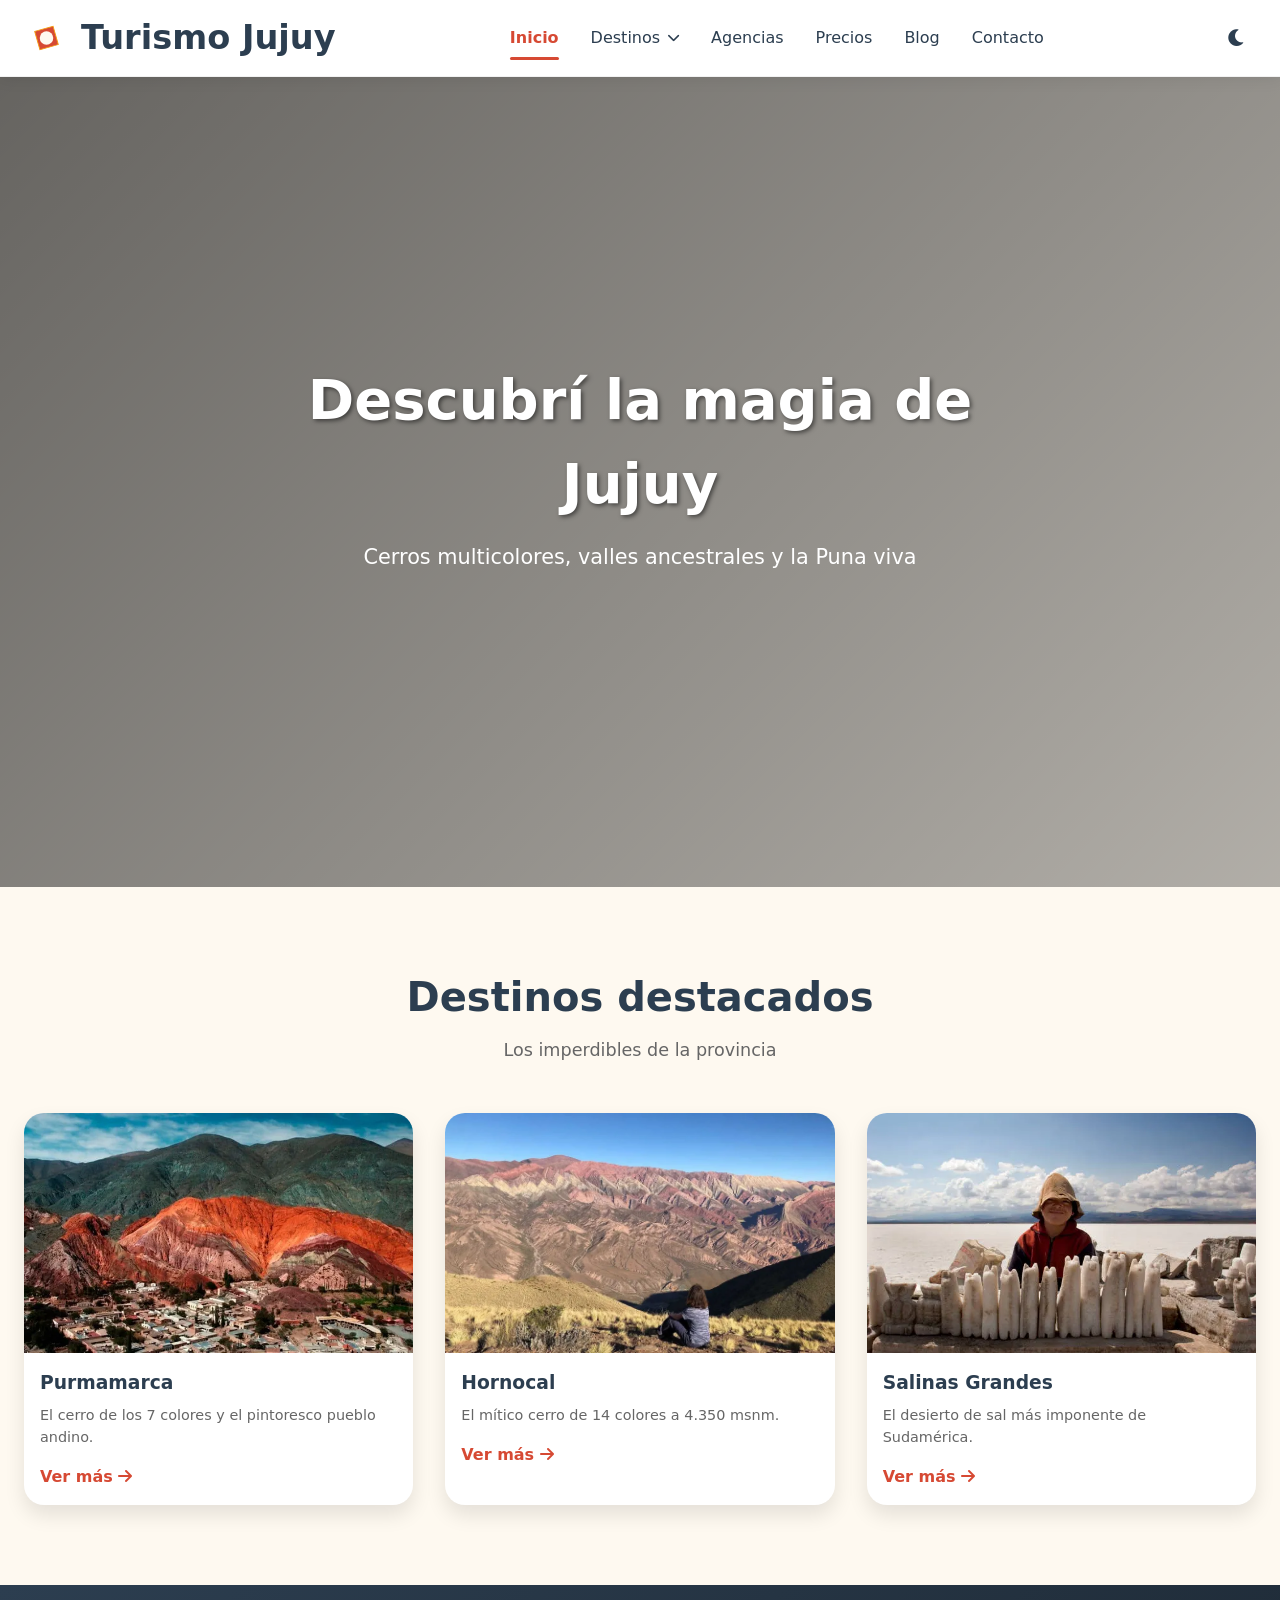
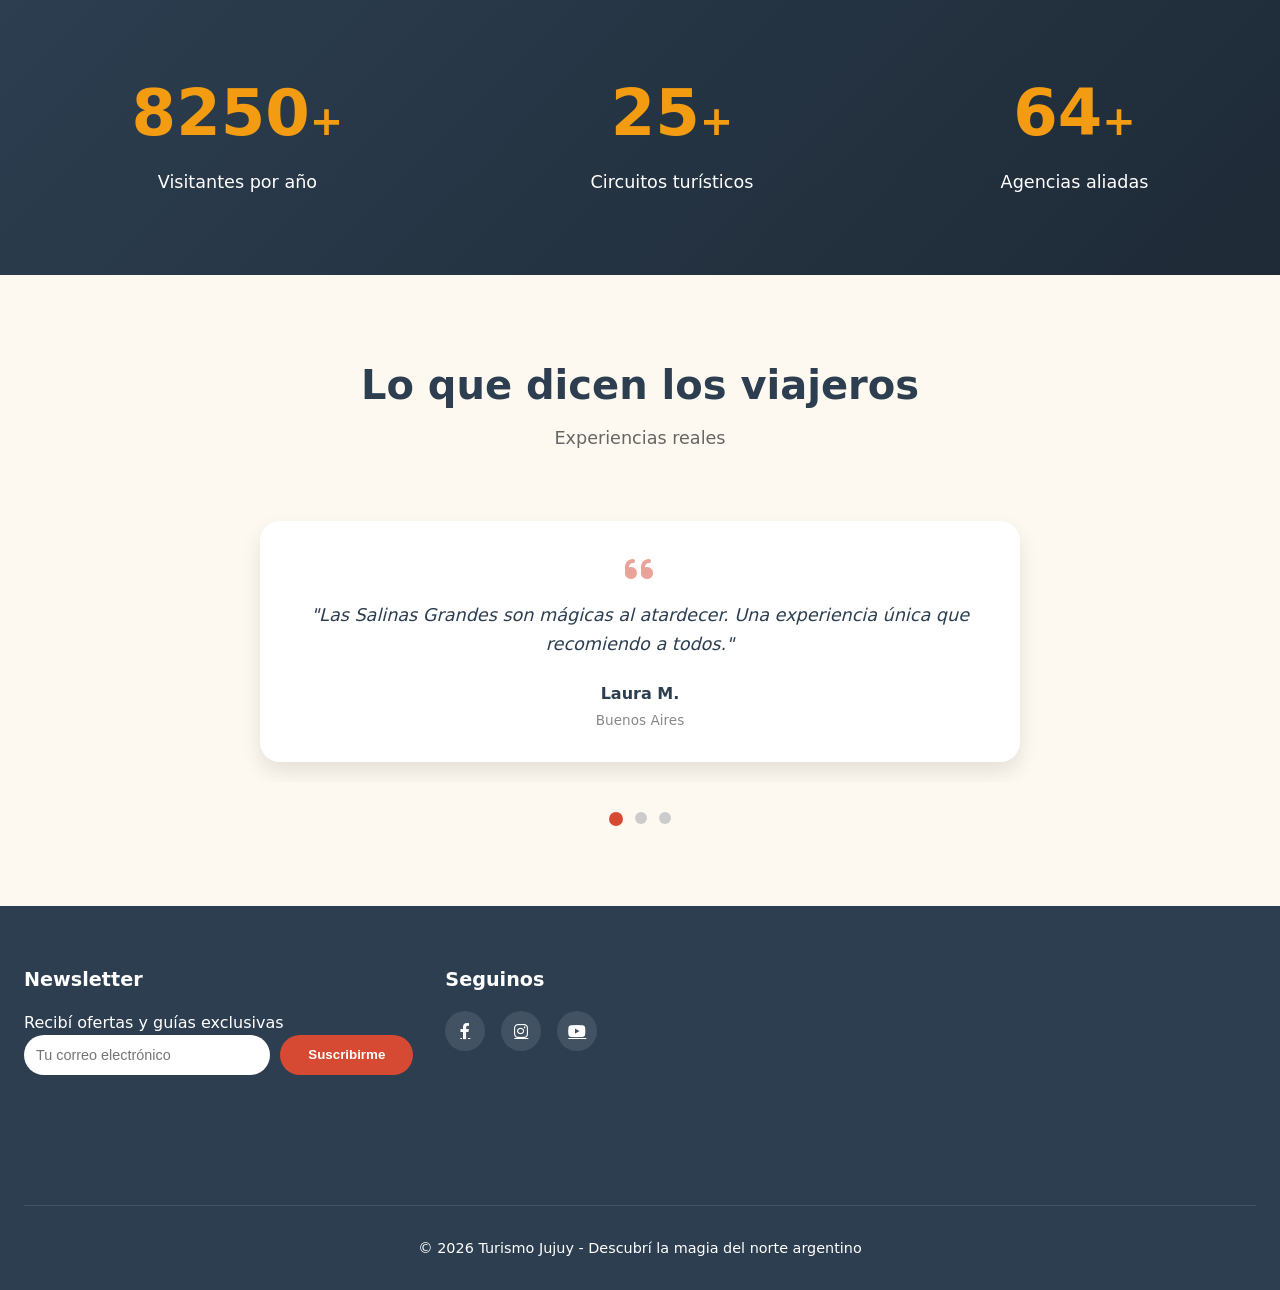
==== index.html @ 6cb68234 "Trabajo Practico Turismo Jujuy" ====
<!DOCTYPE html>
<html lang="es-AR">
<head>
    <meta charset="UTF-8">
    <meta name="author" content="Turismo Jujuy">
    <meta name="language" content="spanish">
    <meta http-equiv="content-language" content="es-AR">
    <meta name="description" content="Descubre la magia de Jujuy: desde las Salinas Grandes hasta el Hornocal. Planifica tu viaje con nuestra guía oficial.">
    <meta name="robots" content="index, follow">
    <meta name="viewport" content="width=device-width, initial-scale=1.0">
    <meta property="og:title" content="Turismo Jujuy - Descubre la magia de Jujuy">
    <meta property="og:type" content="website">
    <meta property="og:image" content="https://visitajujuy.com.ar/assets/image/og-image.jpg">
    <meta property="og:url" content="https://visitajujuy.com.ar">
    <meta property="og:description" content="Descubre la magia de Jujuy: desde las Salinas Grandes hasta el Hornocal.">
    <meta property="og:locale" content="es_AR">
    <title>Turismo Jujuy · Descubre la magia de los Valles y la Puna</title>
    
    <!-- Font Awesome 6 -->
    <link rel="stylesheet" href="https://cdnjs.cloudflare.com/ajax/libs/font-awesome/6.0.0/css/all.min.css">
    <!-- CSS Principal -->
    <link rel="stylesheet" href="css/styles.css">
    <link rel="stylesheet" href="css/dark-mode.css">
    
    <link rel="icon" href="assets/image/favicon.ico" type="image/x-icon">
</head>
<body>

    <!-- ================= HEADER CON MEGA-MENÚ ================= -->
    <header class="header" role="banner">
        <div class="container">
            <nav class="navbar" aria-label="Navegación principal">
                <div class="logo">
                    <a href="index.html" aria-current="page">
                        <svg class="logo-svg" width="48" height="48" viewBox="0 0 100 100" fill="none" xmlns="http://www.w3.org/2000/svg" aria-label="Logo Turismo Jujuy">
                            <path d="M20,50 L50,20 L80,50 L50,80 Z" fill="var(--primary-color)" stroke="var(--accent-color)" stroke-width="2">
                                <animateTransform attributeName="transform" type="rotate" from="0 50 50" to="360 50 50" dur="20s" repeatCount="indefinite"/>
                            </path>
                            <circle cx="50" cy="50" r="15" fill="var(--light-bg)"/>
                        </svg>
                        <h1>Turismo Jujuy</h1>
                    </a>
                </div>
                
                <button class="menu-toggle" aria-expanded="false" aria-controls="main-menu" aria-label="Abrir menú principal">
                    <span class="hamburger"></span>
                </button>
                
                <ul class="nav-links" id="main-menu">
                    <li><a href="index.html" class="active">Inicio</a></li>
                    
                    <li class="mega-menu">
                        <button class="mega-menu-button" aria-expanded="false" aria-controls="destinos-menu">
                            Destinos <i class="fas fa-chevron-down" aria-hidden="true"></i>
                        </button>
                        <div class="mega-menu-content" id="destinos-menu">
                            <div class="mega-menu-row">
                                <div class="mega-menu-column">
                                    <h3>Quebrada</h3>
                                    <ul>
                                        <li><a href="destinos/purmamarca.html">Purmamarca</a></li>
                                        <li><a href="destinos/tilcara.html">Tilcara</a></li>
                                        <li><a href="destinos/humahuaca.html">Humahuaca</a></li>
                                    </ul>
                                </div>
                                <div class="mega-menu-column">
                                    <h3>Puna</h3>
                                    <ul>
                                        <li><a href="destinos/salinas.html">Salinas Grandes</a></li>
                                        <li><a href="destinos/susques.html">Susques</a></li>
                                    </ul>
                                </div>
                                <div class="mega-menu-column">
                                    <h3>Yungas</h3>
                                    <ul>
                                        <li><a href="destinos/calilegua.html">P.N. Calilegua</a></li>
                                        <li><a href="destinos/termas.html">Termas de Jordán</a></li>
                                    </ul>
                                </div>
                            </div>
                        </div>
                    </li>
                    
                    <li><a href="agencias.html">Agencias</a></li>
                    <li><a href="precios.html">Precios</a></li>
                    <li><a href="blog.html">Blog</a></li>
                    <li><a href="contacto.html" target="_blank">Contacto</a></li>
                </ul>
                
                <button id="darkModeToggle" class="dark-mode-btn" aria-label="Cambiar modo oscuro/claro">
                    <i class="fas fa-moon"></i>
                </button>
            </nav>
        </div>
    </header>

    <main id="main-content">
        <!-- ================= HERO CON VIDEO ================= -->
        <section class="hero" aria-labelledby="hero-heading">
            <div class="video-background">
                <video autoplay muted loop playsinline class="hero-video">
                    <source src="assets/videos/turismojujuy.mp4" type="video/mp4">
                    Tu navegador no soporta video.
                </video>
            </div>
            <div class="hero-overlay">
                <div class="container hero-content">
                    <h1 id="hero-heading" class="hero-title animate-fade-in">Descubrí la magia de Jujuy</h1>
                    <p class="hero-subtitle animate-slide-up">Cerros multicolores, valles ancestrales y la Puna viva</p>
                    
                </div>
            </div>
        </section>

        <!-- ================= DESTINOS DESTACADOS ================= -->
        <section class="featured-destinos section-padding" aria-labelledby="destinos-heading">
            <div class="container">
                <div class="section-header">
                    <h2 id="destinos-heading">Destinos destacados</h2>
                    <p>Los imperdibles de la provincia</p>
                </div>
                <div class="destinos-grid">
                    <article class="destino-card">
                        <div class="destino-img">
                            <img src="assets/images/cerro-7.webp" alt="Cerro de los Siete Colores" loading="lazy">
                            <div class="overlay">Descubrir</div>
                        </div>
                        <h3>Purmamarca</h3>
                        <p>El cerro de los 7 colores y el pintoresco pueblo andino.</p>
                        <a href="destinos/purmamarca.html" class="card-link">Ver más <i class="fas fa-arrow-right"></i></a>
                    </article>
                    <article class="destino-card">
                        <div class="destino-img">
                            <img src="assets/images/hornocal.webp" alt="Cerro Hornocal 14 Colores" loading="lazy">
                            <div class="overlay">Descubrir</div>
                        </div>
                        <h3>Hornocal</h3>
                        <p>El mítico cerro de 14 colores a 4.350 msnm.</p>
                        <a href="destinos/hornocal.html" class="card-link">Ver más <i class="fas fa-arrow-right"></i></a>
                    </article>
                    <article class="destino-card">
                        <div class="destino-img">
                            <img src="assets/images/salinas-grandes.webp" alt="Salinas Grandes" loading="lazy">
                            <div class="overlay">Descubrir</div>
                        </div>
                        <h3>Salinas Grandes</h3>
                        <p>El desierto de sal más imponente de Sudamérica.</p>
                        <a href="destinos/salinas.html" class="card-link">Ver más <i class="fas fa-arrow-right"></i></a>
                    </article>
                </div>
            </div>
        </section>

        <!-- ================= CONTADOR ANIMADO ================= -->
        <section class="stats section-padding" aria-labelledby="stats-heading">
            <div class="container">
                <h2 id="stats-heading" class="visually-hidden">Estadísticas de turismo</h2>
                <div class="stats-grid">
                    <div class="stat-counter">
                        <span class="counter" data-target="15000">0</span><span class="plus">+</span>
                        <p>Visitantes por año</p>
                    </div>
                    <div class="stat-counter">
                        <span class="counter" data-target="25">0</span><span class="plus">+</span>
                        <p>Circuitos turísticos</p>
                    </div>
                    <div class="stat-counter">
                        <span class="counter" data-target="120">0</span><span class="plus">+</span>
                        <p>Agencias aliadas</p>
                    </div>
                </div>
            </div>
        </section>

        <!-- ================= CARRUSEL DE TESTIMONIOS CORREGIDO ================= -->
        <section class="testimonials section-padding" aria-labelledby="testimonios-heading">
            <div class="container">
                <div class="section-header">
                    <h2 id="testimonios-heading">Lo que dicen los viajeros</h2>
                    <p>Experiencias reales</p>
                </div>
                
                <div class="testimonials-carousel">
                    <!-- Inputs radios para controlar el carrusel -->
                    <input type="radio" name="testimonial-slider" id="slide1" checked>
                    <input type="radio" name="testimonial-slider" id="slide2">
                    <input type="radio" name="testimonial-slider" id="slide3">
                    
                    <!-- Slides -->
                    <div class="carousel-container">
                        <div class="testimonial-slides">
                            <div class="testimonial-slide">
                                <div class="testimonial-content">
                                    <i class="fas fa-quote-left"></i>
                                    <p>"Las Salinas Grandes son mágicas al atardecer. Una experiencia única que recomiendo a todos."</p>
                                    <div class="testimonial-author">
                                        <strong>Laura M.</strong>
                                        <span>Buenos Aires</span>
                                    </div>
                                </div>
                            </div>
                            <div class="testimonial-slide">
                                <div class="testimonial-content">
                                    <i class="fas fa-quote-left"></i>
                                    <p>"El Hornocal te deja sin aliento. Los 14 colores superan todas las expectativas. Imperdible."</p>
                                    <div class="testimonial-author">
                                        <strong>Carlos P.</strong>
                                        <span>Córdoba</span>
                                    </div>
                                </div>
                            </div>
                            <div class="testimonial-slide">
                                <div class="testimonial-content">
                                    <i class="fas fa-quote-left"></i>
                                    <p>"Purmamarca es un sueño. La gente, la comida, los paisajes... todo es increíble. Volveré."</p>
                                    <div class="testimonial-author">
                                        <strong>Sofía R.</strong>
                                        <span>Chile</span>
                                    </div>
                                </div>
                            </div>
                        </div>
                    </div>
                    
                    <!-- Dots de navegación -->
                    <div class="testimonial-nav">
                        <label for="slide1" class="nav-dot"></label>
                        <label for="slide2" class="nav-dot"></label>
                        <label for="slide3" class="nav-dot"></label>
                    </div>
                </div>
            </div>
        </section>
    </main>

    <!-- ================= FOOTER ================= -->
    <footer class="main-footer section-padding" role="contentinfo">
        <div class="container">
            <div class="footer-grid">
                <div class="footer-newsletter">
                    <h3>Newsletter</h3>
                    <p>Recibí ofertas y guías exclusivas</p>
                    <form id="newsletterForm" action="#" method="post">
                        <div class="form-group">
                            <input type="email" id="news-email" name="email" placeholder="Tu correo electrónico" required>
                            <button type="submit" class="button primary-button">Suscribirme</button>
                        </div>
                    </form>
                </div>
                <div class="footer-social">
                    <h3>Seguinos</h3>
                    <ul>
                        <li><a href="#" aria-label="Facebook"><i class="fab fa-facebook-f"></i></a></li>
                        <li><a href="#" aria-label="Instagram"><i class="fab fa-instagram"></i></a></li>
                        <li><a href="#" aria-label="YouTube"><i class="fab fa-youtube"></i></a></li>
                    </ul>
                </div>
                <div class="footer-map">
                    <iframe src="https://www.openstreetmap.org/export/embed.html?bbox=-66.5%2C-24.5%2C-64.5%2C-22.5&layer=mapnik&marker=-23.5%2C-65.5" 
                            width="100%" height="200" style="border:0" allowfullscreen loading="lazy" 
                            title="Mapa de Jujuy"></iframe>
                </div>
            </div>
            <div class="footer-bottom">
                <p>&copy; 2026 Turismo Jujuy - Descubrí la magia del norte argentino</p>
            </div>
        </div>
    </footer>

    <script src="js/main.js" defer></script>
</body>
</html>
---- css/styles.css ----
/* ========== CUSTOM PROPERTIES ========== */
:root {
    --primary-color: #d64933;
    --primary-dark: #a03423;
    --secondary-color: #2c3e50;
    --accent-color: #f39c12;
    --light-bg: #fef9f0;
    --dark-bg: #1a2a3a;
    --text-dark: #2c3e50;
    --text-light: #ffffff;
    --card-shadow: 0 10px 20px rgba(0,0,0,0.1);
    --transition: all 0.3s cubic-bezier(0.25, 0.8, 0.25, 1);
    --border-radius-card: 20px;
}

/* Reset y base */
* {
    margin: 0;
    padding: 0;
    box-sizing: border-box;
}

html {
    scroll-behavior: smooth;
}

body {
    font-family: 'Segoe UI', system-ui, -apple-system, sans-serif;
    background-color: var(--light-bg);
    color: var(--text-dark);
    line-height: 1.5;
    transition: background-color 0.3s, color 0.2s;
}

.container {
    max-width: 1280px;
    margin: 0 auto;
    padding: 0 24px;
}

/* ========== HEADER & MEGA-MENÚ (CORREGIDO) ========== */
.header {
    background-color: rgba(255, 255, 255, 0.98);
    backdrop-filter: blur(8px);
    position: sticky;
    top: 0;
    z-index: 1000;
    box-shadow: 0 2px 15px rgba(0, 0, 0, 0.08);
    border-bottom: 1px solid rgba(0, 0, 0, 0.05);
}

.navbar {
    display: flex;
    justify-content: space-between;
    align-items: center;
    padding: 0.8rem 0;
}

.logo a {
    display: flex;
    align-items: center;
    gap: 12px;
    text-decoration: none;
    color: var(--secondary-color);
    font-weight: bold;
    font-size: 1.4rem;
}

.logo-svg {
    width: 45px;
    transition: transform 0.3s ease;
}

.logo-svg:hover {
    transform: rotate(5deg) scale(1.05);
}

/* Navegación principal - ESTILOS CLAVE */
.nav-links {
    display: flex;
    gap: 2rem;
    list-style: none;
    align-items: center;
    margin: 0;
    padding: 0;
}

.nav-links li {
    display: inline-block;
}

.nav-links li a {
    text-decoration: none;
    color: var(--text-dark);
    font-weight: 500;
    font-size: 1rem;
    padding: 0.5rem 0;
    transition: var(--transition);
    position: relative;
}

.nav-links li a:hover {
    color: var(--primary-color);
}

.nav-links li a.active {
    color: var(--primary-color);
    font-weight: 600;
}

.nav-links li a.active::after {
    content: '';
    position: absolute;
    bottom: -5px;
    left: 0;
    width: 100%;
    height: 3px;
    background-color: var(--primary-color);
    border-radius: 3px;
}

/* Mega menú */
.mega-menu {
    position: relative;
}

.mega-menu-button {
    background: none;
    border: none;
    font-size: 1rem;
    cursor: pointer;
    display: flex;
    align-items: center;
    gap: 8px;
    color: var(--text-dark);
    padding: 0.5rem 0;
    font-weight: 500;
    font-family: inherit;
    transition: var(--transition);
}

.mega-menu-button:hover {
    color: var(--primary-color);
}

.mega-menu-button i {
    font-size: 0.8rem;
    transition: transform 0.3s;
}

.mega-menu:hover .mega-menu-button i {
    transform: rotate(180deg);
}

.mega-menu-content {
    position: absolute;
    top: calc(100% + 10px);
    left: 0;
    width: 550px;
    background: white;
    border-radius: 16px;
    box-shadow: 0 20px 35px rgba(0, 0, 0, 0.15);
    padding: 1.8rem;
    opacity: 0;
    visibility: hidden;
    transition: opacity 0.3s, visibility 0.3s, top 0.3s;
    z-index: 100;
    border: 1px solid rgba(0, 0, 0, 0.05);
}

.mega-menu:hover .mega-menu-content {
    opacity: 1;
    visibility: visible;
    top: 100%;
}

.mega-menu-row {
    display: grid;
    grid-template-columns: repeat(3, 1fr);
    gap: 1.5rem;
}

.mega-menu-column h3 {
    color: var(--primary-color);
    margin-bottom: 0.75rem;
    font-size: 1rem;
    font-weight: 700;
    border-left: 3px solid var(--primary-color);
    padding-left: 10px;
}

.mega-menu-column ul {
    list-style: none;
    padding: 0;
}

.mega-menu-column ul li {
    margin-bottom: 0.6rem;
    display: block;
}

.mega-menu-column ul li a {
    text-decoration: none;
    color: #555;
    transition: var(--transition);
    font-size: 0.9rem;
    padding: 0;
}

.mega-menu-column ul li a:hover {
    color: var(--primary-color);
    padding-left: 5px;
}

/* Dark Mode Toggle */
.dark-mode-btn {
    background: none;
    border: none;
    font-size: 1.2rem;
    cursor: pointer;
    color: var(--text-dark);
    padding: 0.5rem;
    border-radius: 50%;
    transition: var(--transition);
    display: flex;
    align-items: center;
    justify-content: center;
    width: 38px;
    height: 38px;
}

.dark-mode-btn:hover {
    background-color: rgba(0, 0, 0, 0.05);
    transform: rotate(15deg);
}

/* Menu Toggle (hamburguesa) - oculto en desktop */
.menu-toggle {
    display: none;
    background: none;
    border: none;
    cursor: pointer;
    padding: 0.5rem;
}

.hamburger {
    display: block;
    width: 25px;
    height: 3px;
    background-color: var(--secondary-color);
    position: relative;
    border-radius: 3px;
}

.hamburger::before,
.hamburger::after {
    content: '';
    position: absolute;
    width: 25px;
    height: 3px;
    background-color: var(--secondary-color);
    border-radius: 3px;
}

.hamburger::before {
    top: -8px;
}

.hamburger::after {
    bottom: -8px;
}

/* ========== HERO CON VIDEO ========== */
.hero {
    position: relative;
    height: 90vh;
    min-height: 600px;
    display: flex;
    align-items: center;
    overflow: hidden;
}

.video-background {
    position: absolute;
    top: 0;
    left: 0;
    width: 100%;
    height: 100%;
    z-index: -2;
}

.hero-video {
    width: 100%;
    height: 100%;
    object-fit: cover;
}

.hero-overlay {
    position: absolute;
    inset: 0;
    background: linear-gradient(135deg, rgba(0, 0, 0, 0.6), rgba(0, 0, 0, 0.3));
    display: flex;
    align-items: center;
    justify-content: center;
}

.hero-content {
    text-align: center;
    color: white;
    max-width: 800px;
}

.hero-title {
    font-size: 3.5rem;
    margin-bottom: 1rem;
    text-shadow: 2px 2px 4px rgba(0, 0, 0, 0.5);
}

.hero-subtitle {
    font-size: 1.3rem;
    margin-bottom: 2rem;
}

.hero-buttons {
    display: flex;
    gap: 1rem;
    justify-content: center;
}

/* Botones */
.button {
    display: inline-block;
    padding: 12px 28px;
    border-radius: 50px;
    text-decoration: none;
    font-weight: 600;
    transition: var(--transition);
    cursor: pointer;
    border: none;
}

.primary-button {
    background-color: var(--primary-color);
    color: white;
}

.primary-button:hover {
    background-color: var(--primary-dark);
    transform: translateY(-3px);
    box-shadow: 0 5px 15px rgba(0, 0, 0, 0.2);
}

.secondary-button {
    background-color: transparent;
    color: white;
    border: 2px solid white;
}

.secondary-button:hover {
    background-color: white;
    color: var(--primary-color);
    transform: translateY(-3px);
}

/* ========== DESTINOS DESTACADOS ========== */
.section-padding {
    padding: 80px 0;
}

.section-header {
    text-align: center;
    margin-bottom: 50px;
}

.section-header h2 {
    font-size: 2.5rem;
    color: var(--secondary-color);
    margin-bottom: 10px;
}

.section-header p {
    font-size: 1.1rem;
    color: #666;
}

.destinos-grid {
    display: grid;
    grid-template-columns: repeat(auto-fit, minmax(320px, 1fr));
    gap: 2rem;
}

.destino-card {
    background: white;
    border-radius: var(--border-radius-card);
    overflow: hidden;
    box-shadow: var(--card-shadow);
    transition: var(--transition);
}

.destino-card:hover {
    transform: translateY(-10px);
    box-shadow: 0 20px 30px rgba(0, 0, 0, 0.15);
}

.destino-img {
    position: relative;
    overflow: hidden;
    height: 240px;
}

.destino-img img {
    width: 100%;
    height: 100%;
    object-fit: cover;
    transition: transform 0.5s ease;
}

.destino-card:hover .destino-img img {
    transform: scale(1.1);
}

.overlay {
    position: absolute;
    inset: 0;
    background: rgba(214, 73, 51, 0.8);
    display: flex;
    align-items: center;
    justify-content: center;
    color: white;
    font-weight: bold;
    font-size: 1.2rem;
    opacity: 0;
    transition: opacity 0.3s;
}

.destino-card:hover .overlay {
    opacity: 1;
}

.destino-card h3 {
    padding: 1rem 1rem 0.5rem;
    color: var(--secondary-color);
}

.destino-card p {
    padding: 0 1rem;
    color: #666;
    font-size: 0.9rem;
}

.card-link {
    display: inline-block;
    margin: 1rem;
    color: var(--primary-color);
    text-decoration: none;
    font-weight: 600;
    transition: var(--transition);
}

.card-link:hover {
    transform: translateX(5px);
}

/* ========== CONTADOR ========== */
.stats {
    background: linear-gradient(135deg, var(--secondary-color), #1e2a36);
    color: white;
    text-align: center;
}

.stats-grid {
    display: flex;
    justify-content: space-around;
    flex-wrap: wrap;
    gap: 2rem;
}

.stat-counter {
    text-align: center;
}

.stat-counter .counter {
    font-size: 4rem;
    font-weight: 800;
    color: var(--accent-color);
    display: inline-block;
}

.plus {
    font-size: 2.5rem;
    font-weight: bold;
    color: var(--accent-color);
}

.stat-counter p {
    font-size: 1.1rem;
    margin-top: 0.5rem;
}

@keyframes countUp {
    from {
        opacity: 0;
        transform: translateY(30px);
    }
    to {
        opacity: 1;
        transform: translateY(0);
    }
}

.counter.animated {
    animation: countUp 0.6s ease-out forwards;
}

/* ========== CARRUSEL CSS ========== */
.testimonials {
    background-color: var(--light-bg);
}

.testimonials-carousel {
    max-width: 800px;
    margin: 0 auto;
    position: relative;
}

.testimonials-carousel input[type="radio"] {
    display: none;
}

.carousel-container {
    overflow: hidden;
    border-radius: 20px;
}

.testimonial-slides {
    display: flex;
    width: 300%;
    transition: transform 0.5s ease-in-out;
}

.testimonial-slide {
    width: 33.333%;
    padding: 20px;
}

.testimonial-content {
    background: white;
    padding: 2rem;
    border-radius: 20px;
    box-shadow: var(--card-shadow);
    text-align: center;
}

.testimonial-content i.fa-quote-left {
    font-size: 2rem;
    color: var(--primary-color);
    opacity: 0.5;
    margin-bottom: 1rem;
}

.testimonial-content p {
    font-size: 1.1rem;
    line-height: 1.6;
    margin-bottom: 1.5rem;
    font-style: italic;
}

.testimonial-author {
    display: flex;
    flex-direction: column;
    gap: 0.25rem;
}

.testimonial-author strong {
    color: var(--secondary-color);
    font-size: 1rem;
}

.testimonial-author span {
    color: #888;
    font-size: 0.85rem;
}

.testimonial-nav {
    display: flex;
    justify-content: center;
    gap: 12px;
    margin-top: 30px;
}

.nav-dot {
    width: 12px;
    height: 12px;
    border-radius: 50%;
    background-color: #ccc;
    cursor: pointer;
    transition: all 0.3s;
}

.nav-dot:hover {
    background-color: var(--primary-color);
    transform: scale(1.2);
}

#slide1:checked ~ .carousel-container .testimonial-slides {
    transform: translateX(0);
}

#slide2:checked ~ .carousel-container .testimonial-slides {
    transform: translateX(-33.333%);
}

#slide3:checked ~ .carousel-container .testimonial-slides {
    transform: translateX(-66.666%);
}

#slide1:checked ~ .testimonial-nav .nav-dot:nth-child(1),
#slide2:checked ~ .testimonial-nav .nav-dot:nth-child(2),
#slide3:checked ~ .testimonial-nav .nav-dot:nth-child(3) {
    background-color: var(--primary-color);
    width: 14px;
    height: 14px;
}

/* ========== FOOTER ========== */
.main-footer {
    background-color: var(--secondary-color);
    color: white;
    padding: 60px 0 30px;
}

.footer-grid {
    display: grid;
    grid-template-columns: repeat(auto-fit, minmax(280px, 1fr));
    gap: 2rem;
    margin-bottom: 2rem;
}

.footer-newsletter h3,
.footer-social h3 {
    margin-bottom: 1rem;
    font-size: 1.2rem;
}

.form-group {
    display: flex;
    gap: 10px;
    flex-wrap: wrap;
}

.form-group input {
    flex: 1;
    padding: 12px;
    border: none;
    border-radius: 50px;
    font-size: 0.9rem;
}

.footer-social ul {
    display: flex;
    gap: 1rem;
    list-style: none;
    padding: 0;
}

.footer-social a {
    display: inline-flex;
    align-items: center;
    justify-content: center;
    width: 40px;
    height: 40px;
    background-color: rgba(255, 255, 255, 0.1);
    border-radius: 50%;
    color: white;
    transition: var(--transition);
}

.footer-social a:hover {
    background-color: var(--primary-color);
    transform: translateY(-3px);
}

.footer-bottom {
    text-align: center;
    padding-top: 2rem;
    border-top: 1px solid rgba(255, 255, 255, 0.1);
    font-size: 0.9rem;
}

/* ========== RESPONSIVE ========== */
@media (max-width: 992px) {
    .nav-links {
        gap: 1.2rem;
    }
    
    .hero-title {
        font-size: 2.8rem;
    }
}

@media (max-width: 768px) {
    .menu-toggle {
        display: block;
    }
    
    .nav-links {
        display: none;
        position: absolute;
        top: 100%;
        left: 0;
        right: 0;
        background: white;
        flex-direction: column;
        padding: 1.5rem;
        gap: 1.2rem;
        box-shadow: 0 15px 25px rgba(0, 0, 0, 0.1);
        border-top: 1px solid #eee;
    }
    
    .nav-links.show {
        display: flex;
    }
    
    .nav-links li {
        width: 100%;
    }
    
    .nav-links li a {
        display: block;
        padding: 0.5rem 0;
    }
    
    /* Mega menú en móvil */
    .mega-menu-content {
        position: static;
        width: 100%;
        box-shadow: none;
        padding: 0.5rem 0 0 1rem;
        opacity: 1;
        visibility: visible;
        display: none;
        background: transparent;
    }
    
    .mega-menu:hover .mega-menu-content {
        display: block;
    }
    
    .mega-menu-row {
        grid-template-columns: 1fr;
        gap: 0.8rem;
    }
    
    .hero-title {
        font-size: 2rem;
    }
    
    .hero-subtitle {
        font-size: 1rem;
    }
    
    .hero-buttons {
        flex-direction: column;
        align-items: center;
    }
    
    .stats-grid {
        flex-direction: column;
        align-items: center;
    }
    
    .section-header h2 {
        font-size: 1.8rem;
    }
    
    .section-padding {
        padding: 50px 0;
    }
}

/* ========== ANIMACIONES ========== */
.animate-fade-in {
    animation: fadeIn 1s ease-out;
}

.animate-slide-up {
    animation: slideUp 0.8s ease-out 0.3s both;
}

.animate-pulse {
    animation: pulse 2s infinite;
}

@keyframes fadeIn {
    from {
        opacity: 0;
    }
    to {
        opacity: 1;
    }
}

@keyframes slideUp {
    from {
        opacity: 0;
        transform: translateY(50px);
    }
    to {
        opacity: 1;
        transform: translateY(0);
    }
}

@keyframes pulse {
    0%,
    100% {
        transform: scale(1);
    }
    50% {
        transform: scale(1.05);
    }
}

/* ========== ACCESIBILIDAD ========== */
.visually-hidden {
    position: absolute;
    width: 1px;
    height: 1px;
    padding: 0;
    margin: -1px;
    overflow: hidden;
    clip: rect(0, 0, 0, 0);
    border: 0;
}

:focus-visible {
    outline: 3px solid var(--primary-color);
    outline-offset: 3px;
}

/* Modo oscuro - estilos adicionales */
body.dark-mode {
    --light-bg: #1a1a2e;
    --text-dark: #f0f0f0;
    background-color: var(--light-bg);
    color: var(--text-dark);
}

body.dark-mode .header {
    background-color: rgba(26, 26, 46, 0.98);
    border-bottom-color: rgba(255, 255, 255, 0.1);
}

body.dark-mode .nav-links li a,
body.dark-mode .mega-menu-button {
    color: #e0e0e0;
}

body.dark-mode .destino-card,
body.dark-mode .testimonial-content {
    background-color: #16213e;
    color: #e0e0e0;
}

body.dark-mode .mega-menu-content {
    background-color: #16213e;
    border-color: rgba(255, 255, 255, 0.1);
}

body.dark-mode .mega-menu-column ul li a {
    color: #ccc;
}

body.dark-mode .destino-card p {
    color: #bbb;
}
---- css/dark-mode.css ----
/* Modo Oscuro - Toggle con clase .dark-mode */
body.dark-mode {
    --light-bg: #121212;
    --text-dark: #f0f0f0;
    --card-shadow: 0 10px 20px rgba(0,0,0,0.4);
    background-color: var(--light-bg);
    color: var(--text-dark);
}

body.dark-mode .header {
    background-color: rgba(18, 18, 18, 0.95);
}

body.dark-mode .destino-card,
body.dark-mode .testimonial-content {
    background-color: #1e1e2f;
    color: #e0e0e0;
}

body.dark-mode .mega-menu-content {
    background-color: #1e1e2f;
    color: white;
}
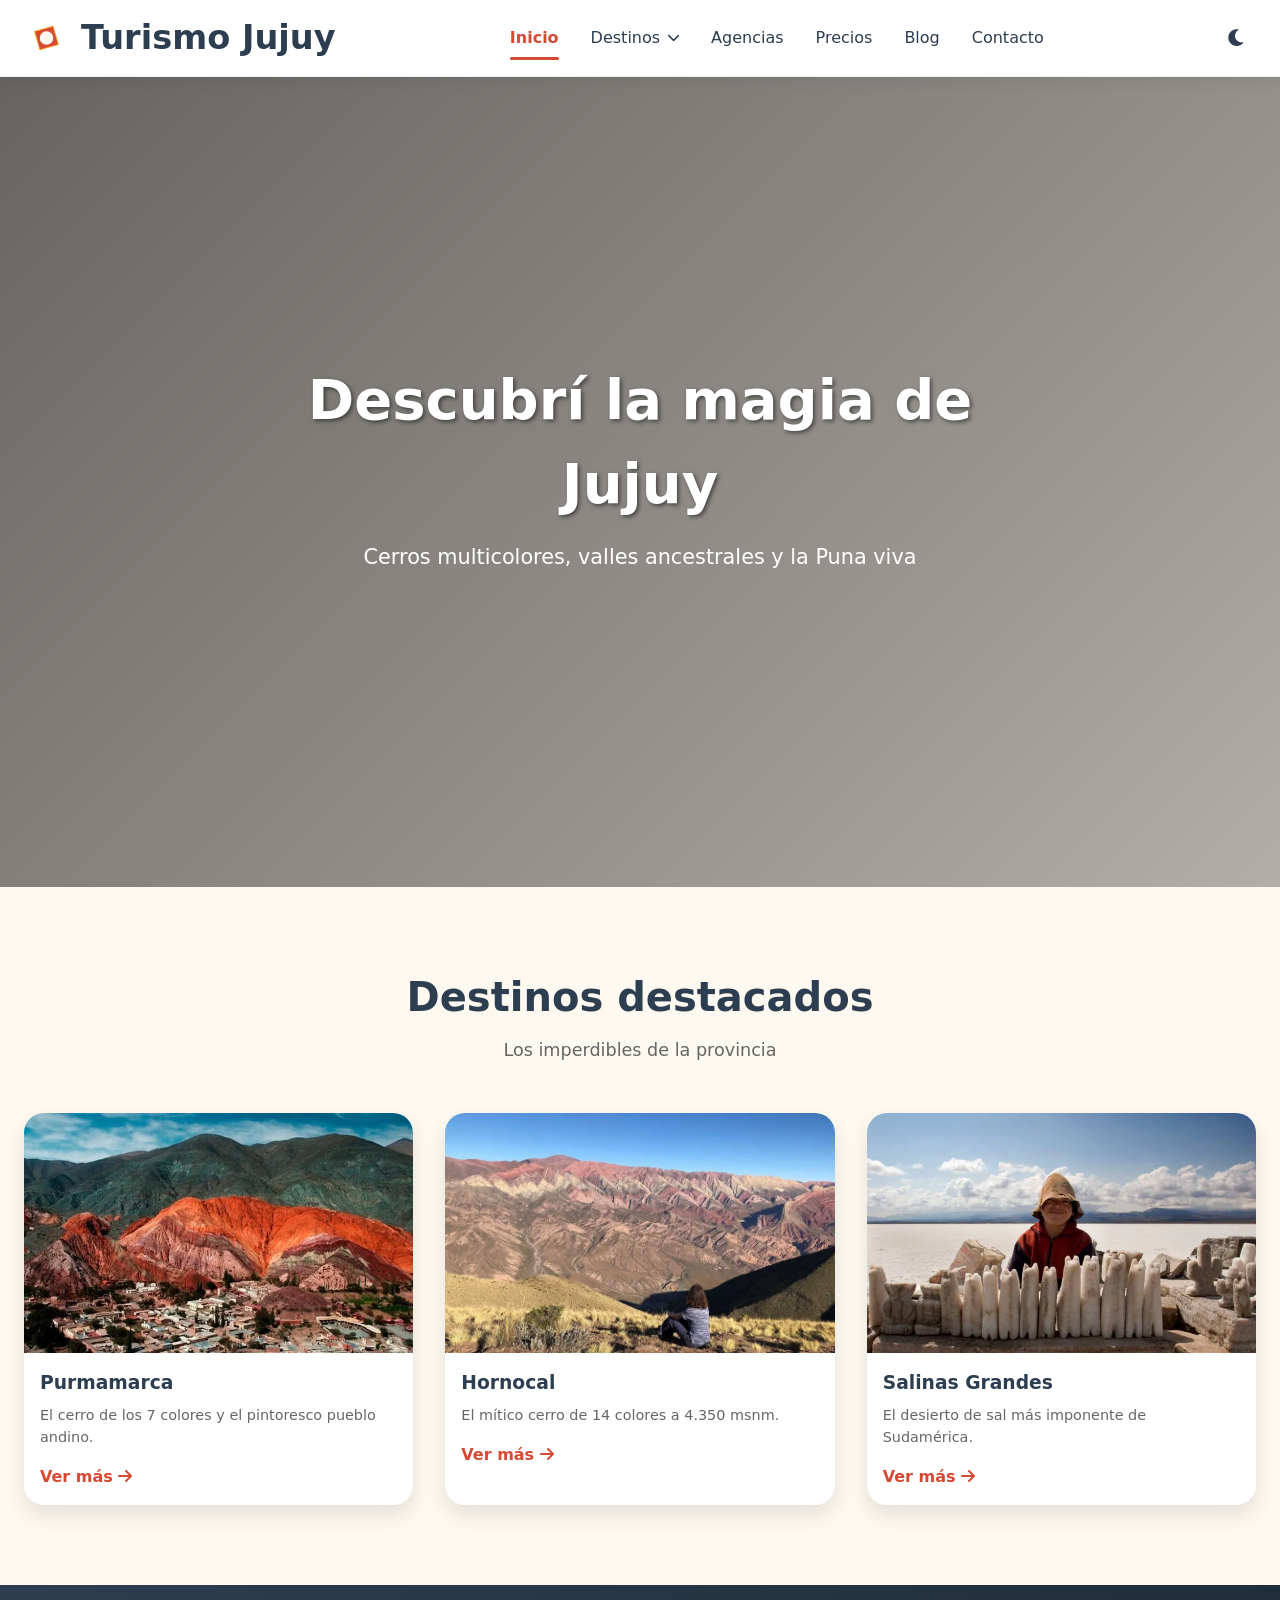
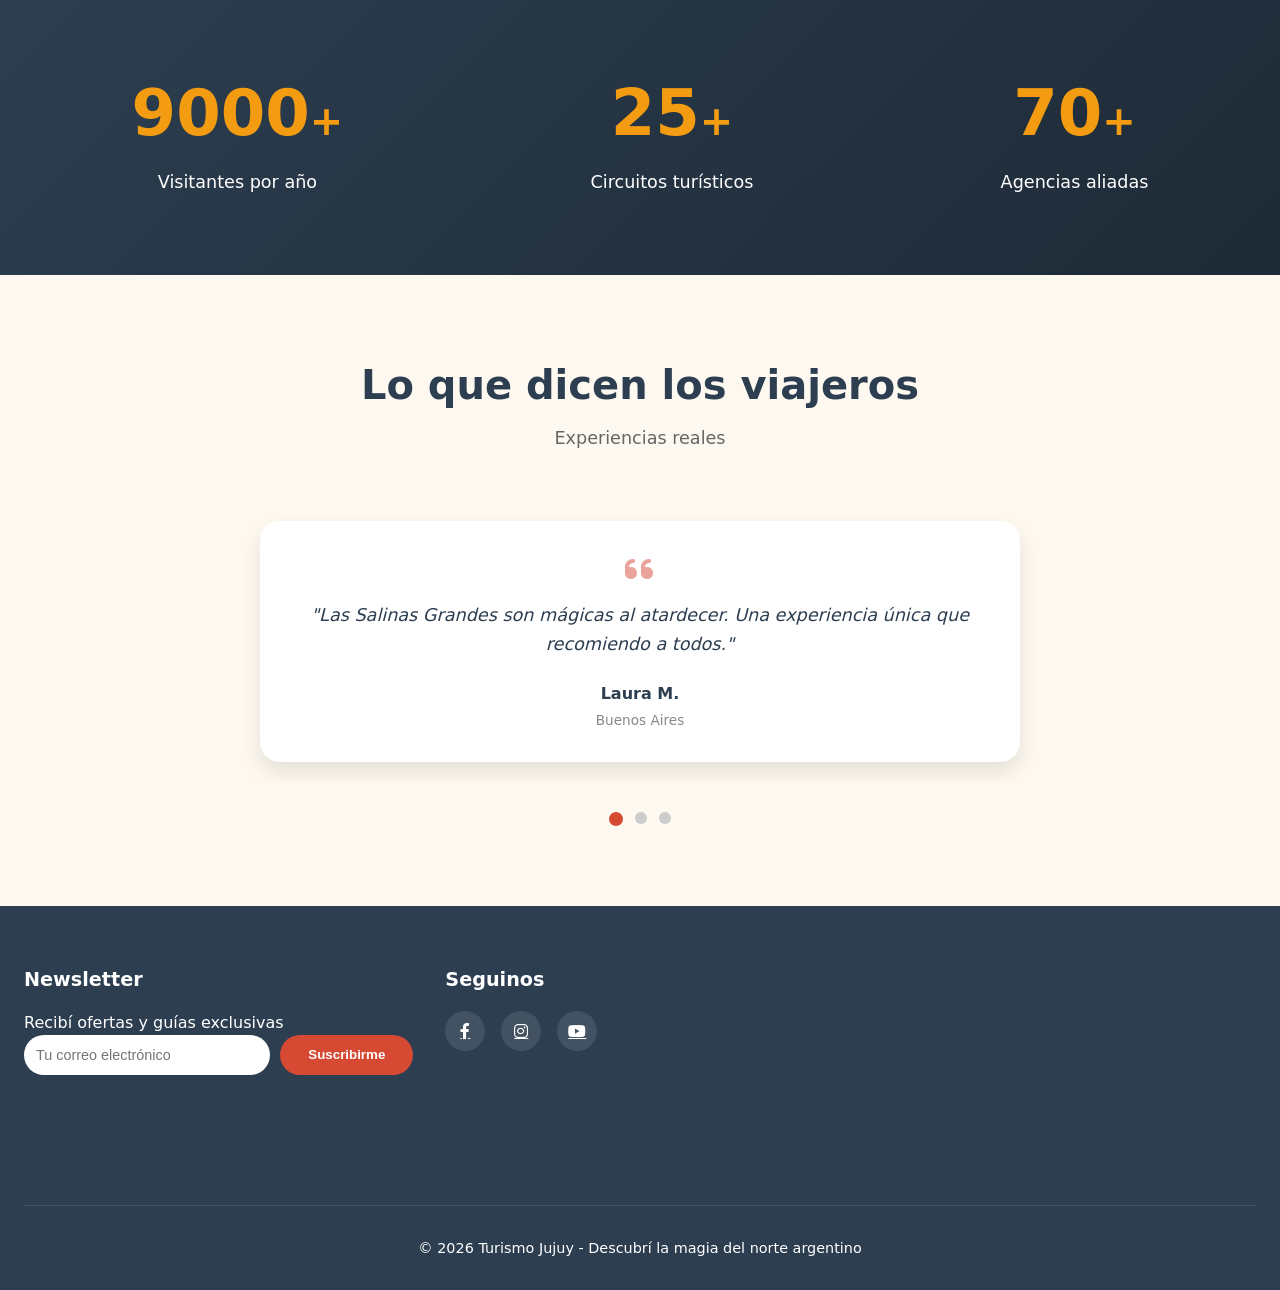
==== commit 7ff898ec: "Actualice el README y correcciones pequeñas en precios.html y index.html" ====
--- a/index.html
+++ b/index.html
@@ -10,8 +10,8 @@
     <meta name="viewport" content="width=device-width, initial-scale=1.0">
     <meta property="og:title" content="Turismo Jujuy - Descubre la magia de Jujuy">
     <meta property="og:type" content="website">
-    <meta property="og:image" content="https://visitajujuy.com.ar/assets/image/og-image.jpg">
-    <meta property="og:url" content="https://visitajujuy.com.ar">
+    <meta property="og:image" content="https://visitajujuy.netlify.app/assets/image/og-image.jpg">
+    <meta property="og:url" content="https://visitajujuy.netlify.app">
     <meta property="og:description" content="Descubre la magia de Jujuy: desde las Salinas Grandes hasta el Hornocal.">
     <meta property="og:locale" content="es_AR">
     <title>Turismo Jujuy · Descubre la magia de los Valles y la Puna</title>
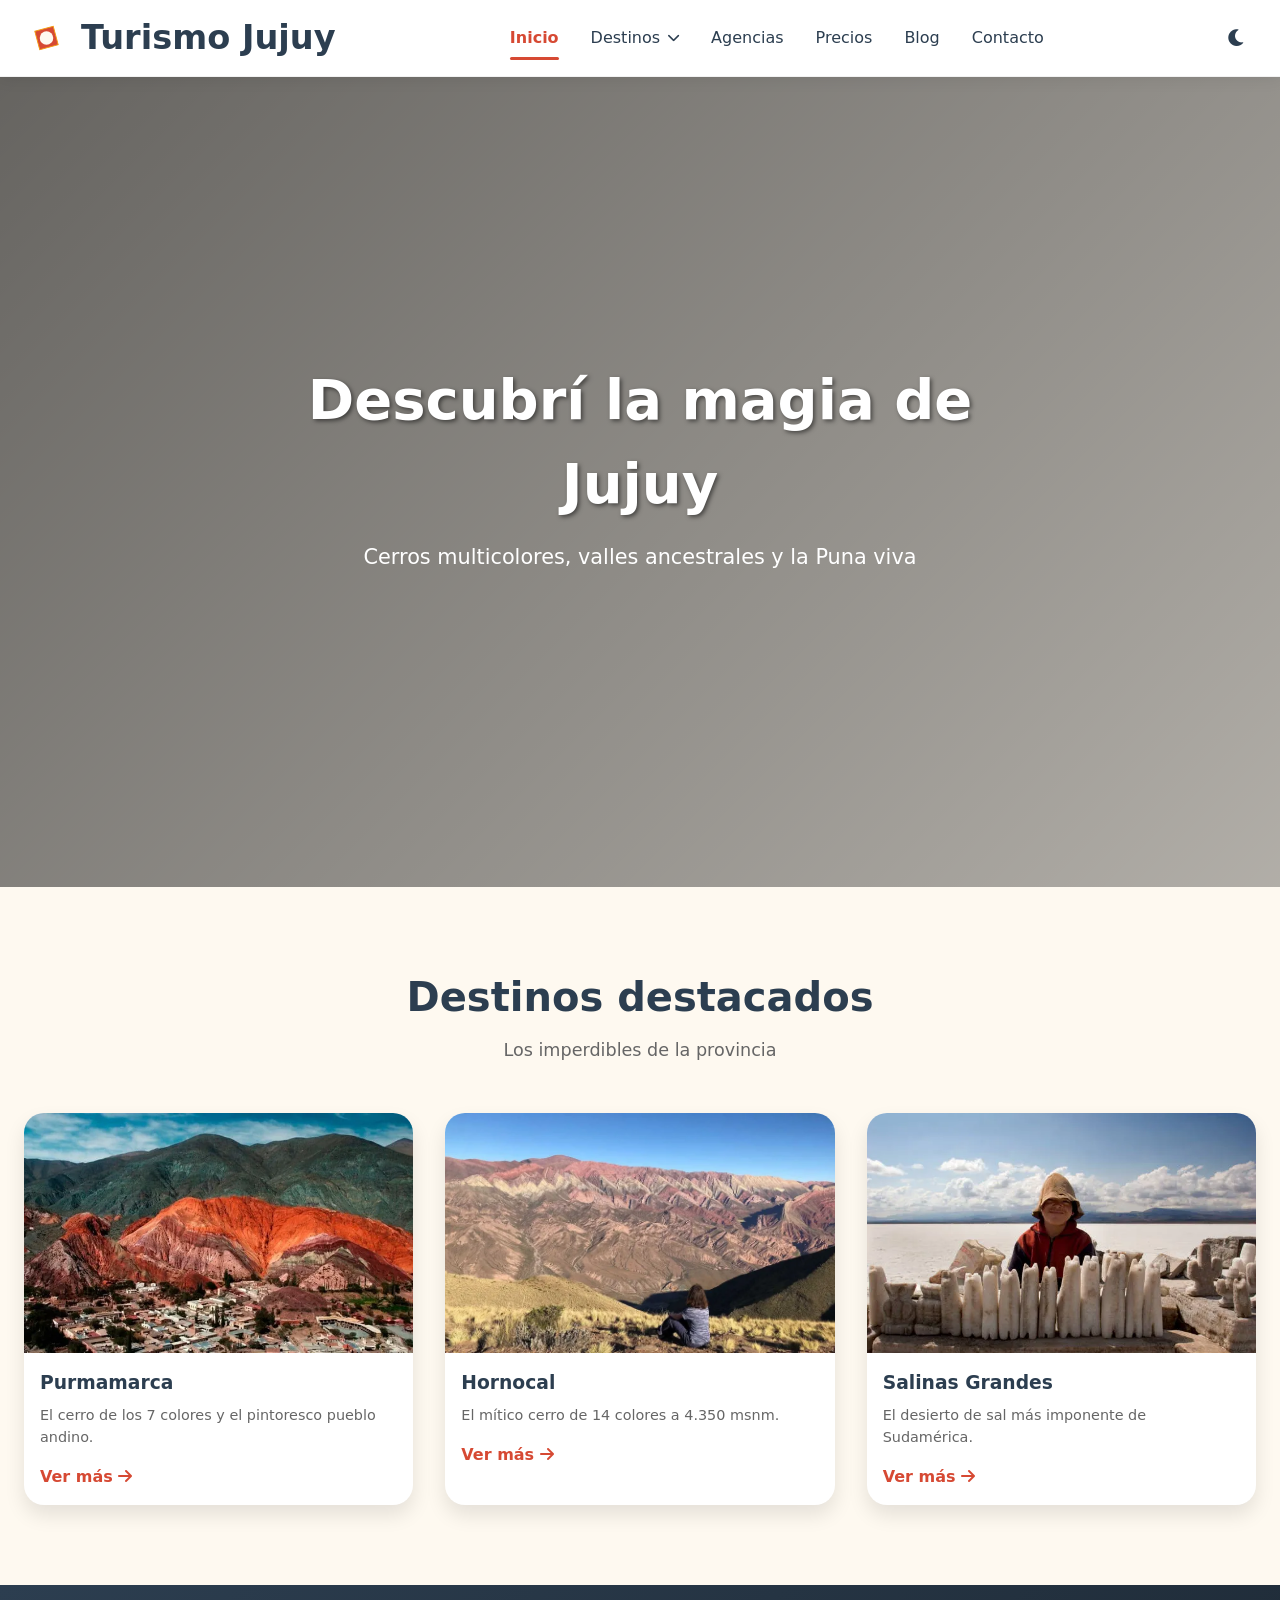
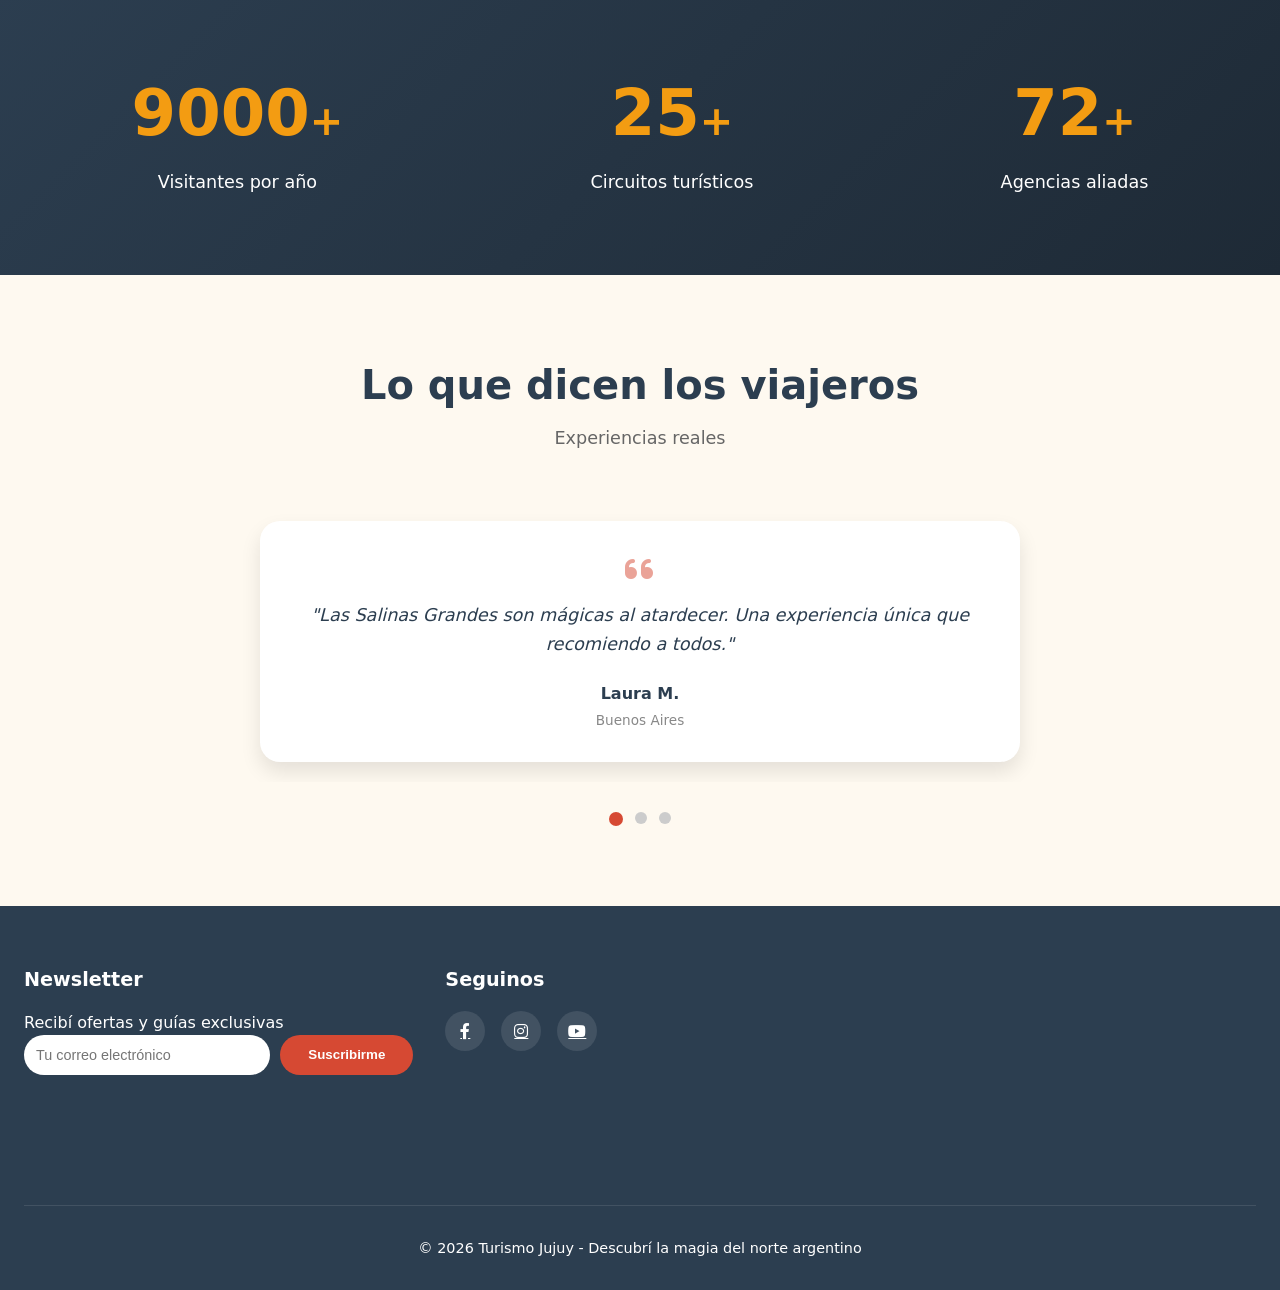
==== commit 12767eb8: "actualice el nombre del video" ====
--- a/index.html
+++ b/index.html
@@ -99,7 +99,7 @@
         <section class="hero" aria-labelledby="hero-heading">
             <div class="video-background">
                 <video autoplay muted loop playsinline class="hero-video">
-                    <source src="assets/videos/turismojujuy.mp4" type="video/mp4">
+                    <source src="assets/videos/Turismojujuy.mp4" type="video/mp4">
                     Tu navegador no soporta video.
                 </video>
             </div>
